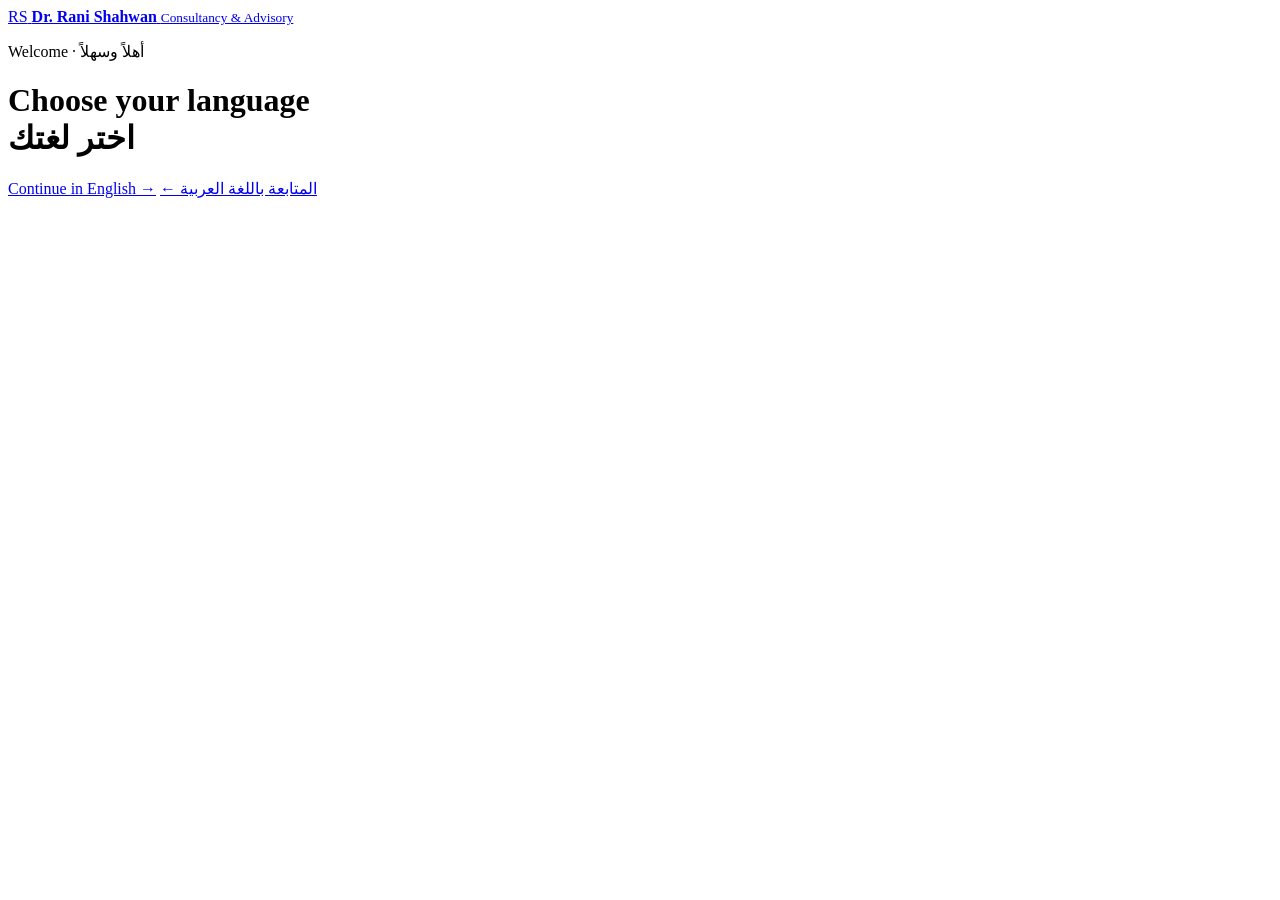
==== index.html @ 7048581c "Add files via upload" ====
<!doctype html>
<html lang="en" dir="ltr">
<head>
  <meta charset="utf-8">
  <meta name="viewport" content="width=device-width, initial-scale=1">
  <meta name="description" content="Dr. Rani Shahwan — Strategy, innovation, higher education, and institutional development consultancy.">
  <title>Dr. Rani Shahwan | Consultancy</title>
  <link rel="stylesheet" href="assets/css/styles.css">
</head>
<body class="language-gateway">
  <main class="gateway-card">
    <a class="brand gateway-brand" href="en/index.html" aria-label="Dr. Rani Shahwan consultancy">
      <span class="brand-mark" aria-hidden="true"><span>RS</span></span>
      <span class="brand-copy">
        <strong>Dr. Rani Shahwan</strong>
        <small>Consultancy &amp; Advisory</small>
      </span>
    </a>
    <p class="eyebrow">Welcome · أهلاً وسهلاً</p>
    <h1>Choose your language<br><span lang="ar" dir="rtl">اختر لغتك</span></h1>
    <div class="gateway-actions">
      <a class="button button-primary" href="en/index.html">Continue in English <span aria-hidden="true">→</span></a>
      <a class="button button-outline" href="ar/index.html" lang="ar" dir="rtl">المتابعة باللغة العربية <span aria-hidden="true">←</span></a>
    </div>
  </main>
</body>
</html>
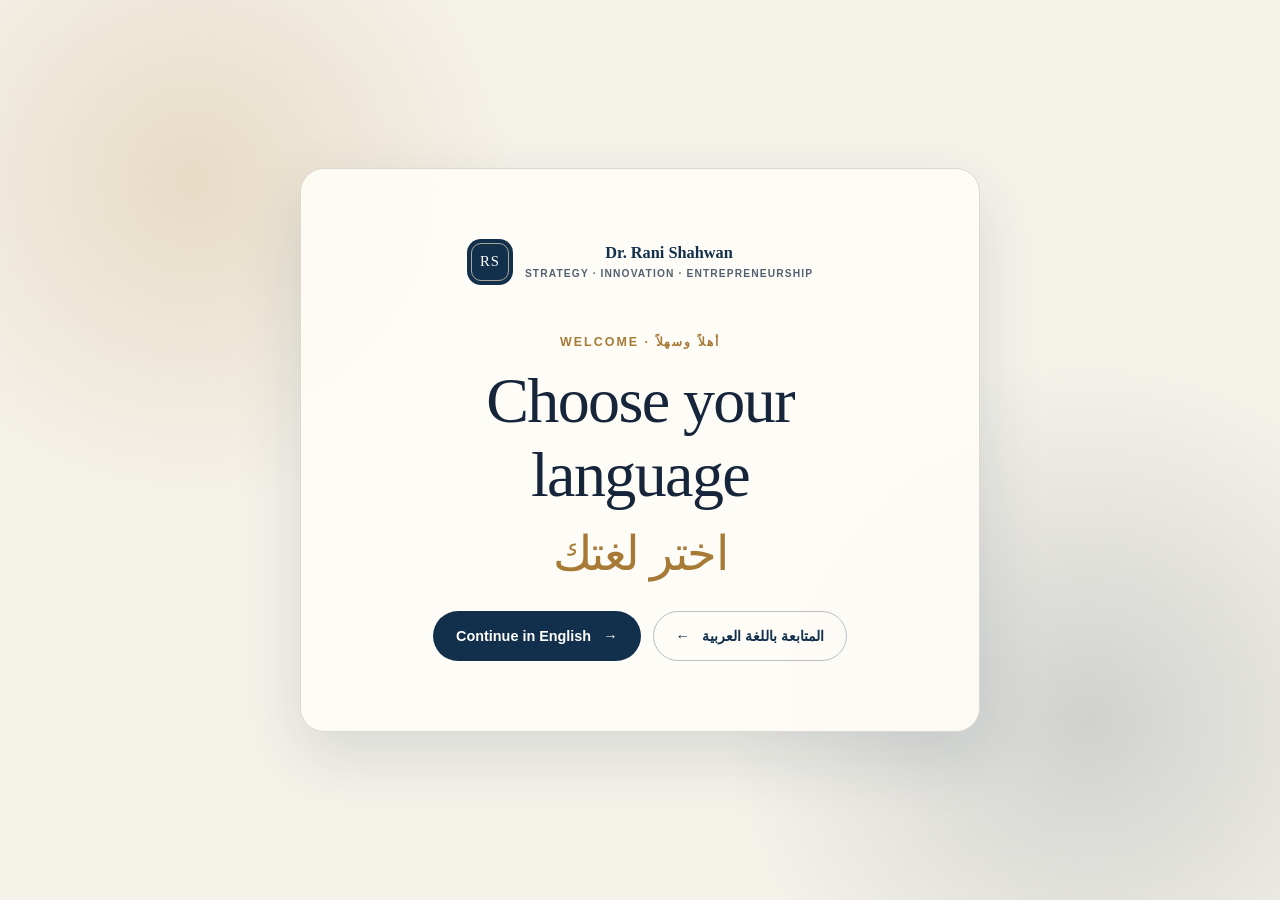
==== commit cd1240b7: "Add files via upload" ====
--- a/index.html
+++ b/index.html
@@ -3,9 +3,9 @@
 <head>
   <meta charset="utf-8">
   <meta name="viewport" content="width=device-width, initial-scale=1">
-  <meta name="description" content="Dr. Rani Shahwan — Strategy, innovation, higher education, and institutional development consultancy.">
+  <meta name="description" content="Dr. Rani Shahwan — Strategic Management, Innovation, Entrepreneurship and Digital Transformation Consultant.">
   <title>Dr. Rani Shahwan | Consultancy</title>
-  <link rel="stylesheet" href="assets/css/styles.css">
+  <link rel="stylesheet" href="assets/css/styles.css?v=20260619-6">
 </head>
 <body class="language-gateway">
   <main class="gateway-card">
@@ -13,7 +13,7 @@
       <span class="brand-mark" aria-hidden="true"><span>RS</span></span>
       <span class="brand-copy">
         <strong>Dr. Rani Shahwan</strong>
-        <small>Consultancy &amp; Advisory</small>
+        <small>Strategy · Innovation · Entrepreneurship</small>
       </span>
     </a>
     <p class="eyebrow">Welcome · أهلاً وسهلاً</p>
--- a/assets/css/styles.css
+++ b/assets/css/styles.css
@@ -0,0 +1,2219 @@
+:root {
+  --ink: #16253a;
+  --ink-soft: #536071;
+  --navy: #12304b;
+  --navy-deep: #0b2033;
+  --gold: #a77a36;
+  --gold-soft: #eadfc9;
+  --sage: #54756d;
+  --sage-soft: #dfe8e4;
+  --ivory: #f5f2ea;
+  --paper: #fffefa;
+  --white: #ffffff;
+  --line: #ddd8cd;
+  --success: #2d6a5a;
+  --shadow: 0 24px 65px rgba(18, 48, 75, 0.13);
+  --radius: 18px;
+  --serif: Georgia, "Times New Roman", serif;
+  --sans: Inter, "Segoe UI", Arial, sans-serif;
+  --arabic: Tahoma, Arial, sans-serif;
+  --container: 1180px;
+}
+
+* {
+  box-sizing: border-box;
+}
+
+html {
+  scroll-behavior: smooth;
+}
+
+body {
+  margin: 0;
+  color: var(--ink);
+  background: var(--paper);
+  font-family: var(--sans);
+  font-size: 16px;
+  line-height: 1.7;
+  -webkit-font-smoothing: antialiased;
+}
+
+html[dir="rtl"] body {
+  font-family: var(--arabic);
+}
+
+body.menu-open {
+  overflow: hidden;
+}
+
+a {
+  color: inherit;
+  text-decoration: none;
+}
+
+img,
+svg {
+  display: block;
+  max-width: 100%;
+}
+
+button,
+input,
+textarea {
+  font: inherit;
+}
+
+.skip-link {
+  position: fixed;
+  inset-block-start: 12px;
+  inset-inline-start: 12px;
+  z-index: 1000;
+  padding: 10px 14px;
+  color: var(--white);
+  background: var(--navy);
+  border-radius: 8px;
+  transform: translateY(-150%);
+}
+
+.skip-link:focus {
+  transform: translateY(0);
+}
+
+.container {
+  width: min(calc(100% - 40px), var(--container));
+  margin-inline: auto;
+}
+
+.narrow {
+  width: min(calc(100% - 40px), 820px);
+  margin-inline: auto;
+}
+
+.eyebrow {
+  display: flex;
+  align-items: center;
+  gap: 12px;
+  margin: 0 0 14px;
+  color: var(--gold);
+  font-size: 0.78rem;
+  font-weight: 800;
+  letter-spacing: 0.16em;
+  line-height: 1.2;
+  text-transform: uppercase;
+}
+
+.eyebrow::before {
+  width: 32px;
+  height: 1px;
+  content: "";
+  background: currentColor;
+}
+
+html[dir="rtl"] .eyebrow {
+  letter-spacing: 0;
+}
+
+h1,
+h2,
+h3,
+p {
+  margin-block-start: 0;
+}
+
+h1,
+h2,
+h3 {
+  line-height: 1.16;
+}
+
+h1,
+h2 {
+  font-family: var(--serif);
+  font-weight: 500;
+  letter-spacing: -0.025em;
+}
+
+html[dir="rtl"] h1,
+html[dir="rtl"] h2 {
+  font-family: var(--arabic);
+  font-weight: 700;
+  letter-spacing: 0;
+}
+
+h1 {
+  margin-block-end: 24px;
+  font-size: clamp(2.7rem, 6vw, 5.6rem);
+}
+
+h2 {
+  margin-block-end: 20px;
+  font-size: clamp(2rem, 4vw, 3.5rem);
+}
+
+h3 {
+  margin-block-end: 12px;
+  font-size: 1.2rem;
+}
+
+p:last-child {
+  margin-block-end: 0;
+}
+
+.lead {
+  max-width: 720px;
+  color: var(--ink-soft);
+  font-size: clamp(1.05rem, 1.7vw, 1.22rem);
+}
+
+.button {
+  display: inline-flex;
+  min-height: 50px;
+  align-items: center;
+  justify-content: center;
+  gap: 12px;
+  padding: 12px 22px;
+  border: 1px solid transparent;
+  border-radius: 999px;
+  cursor: pointer;
+  font-size: 0.9rem;
+  font-weight: 750;
+  transition: color 180ms ease, background 180ms ease, border-color 180ms ease, transform 180ms ease;
+}
+
+.button:hover {
+  transform: translateY(-2px);
+}
+
+.button-primary {
+  color: var(--white);
+  background: var(--navy);
+}
+
+.button-primary:hover {
+  background: var(--navy-deep);
+}
+
+.button-outline {
+  color: var(--navy);
+  border-color: rgba(16, 41, 67, 0.28);
+  background: transparent;
+}
+
+.button-outline:hover {
+  border-color: var(--navy);
+  background: rgba(16, 41, 67, 0.04);
+}
+
+.button-light {
+  color: var(--navy);
+  background: var(--white);
+}
+
+.text-link {
+  display: inline-flex;
+  align-items: center;
+  gap: 8px;
+  color: var(--navy);
+  font-size: 0.9rem;
+  font-weight: 800;
+}
+
+.text-link span {
+  color: var(--gold);
+  transition: transform 180ms ease;
+}
+
+.text-link:hover span {
+  transform: translateX(4px);
+}
+
+html[dir="rtl"] .text-link:hover span {
+  transform: translateX(-4px);
+}
+
+.site-header {
+  position: sticky;
+  inset-block-start: 0;
+  z-index: 100;
+  border-block-end: 1px solid rgba(222, 217, 206, 0.72);
+  background: rgba(255, 254, 250, 0.94);
+  backdrop-filter: blur(16px);
+}
+
+.header-inner {
+  display: flex;
+  min-height: 78px;
+  align-items: center;
+  justify-content: space-between;
+  gap: 24px;
+}
+
+.brand {
+  display: inline-flex;
+  align-items: center;
+  gap: 12px;
+}
+
+.brand-mark {
+  display: grid;
+  width: 46px;
+  height: 46px;
+  flex: 0 0 46px;
+  place-items: center;
+  color: var(--white);
+  background: var(--navy);
+  border-radius: 14px;
+  font-family: var(--serif);
+  font-size: 0.92rem;
+  letter-spacing: 0.06em;
+  position: relative;
+}
+
+.brand-mark::after {
+  position: absolute;
+  inset: 4px;
+  content: "";
+  border: 1px solid rgba(232, 217, 189, 0.7);
+  border-radius: 10px;
+}
+
+.brand-mark span {
+  position: relative;
+  z-index: 1;
+}
+
+.brand-copy {
+  display: grid;
+  line-height: 1.15;
+}
+
+.brand-copy strong {
+  color: var(--navy);
+  font-family: var(--serif);
+  font-size: 1.02rem;
+  font-weight: 600;
+}
+
+html[dir="rtl"] .brand-copy strong {
+  font-family: var(--arabic);
+  font-weight: 700;
+}
+
+.brand-copy small {
+  margin-block-start: 5px;
+  color: var(--ink-soft);
+  font-size: 0.64rem;
+  font-weight: 700;
+  letter-spacing: 0.11em;
+  text-transform: uppercase;
+}
+
+html[dir="rtl"] .brand-copy small {
+  letter-spacing: 0;
+}
+
+.nav-wrap,
+.site-nav,
+.header-actions {
+  display: flex;
+  align-items: center;
+}
+
+.nav-wrap {
+  gap: 30px;
+}
+
+.site-nav {
+  gap: 25px;
+}
+
+.site-nav a {
+  position: relative;
+  padding-block: 26px;
+  color: var(--ink-soft);
+  font-size: 0.81rem;
+  font-weight: 750;
+}
+
+.site-nav a::after {
+  position: absolute;
+  inset-block-end: 17px;
+  inset-inline: 0;
+  height: 2px;
+  content: "";
+  background: var(--gold);
+  transform: scaleX(0);
+  transition: transform 180ms ease;
+}
+
+.site-nav a:hover,
+.site-nav a[aria-current="page"] {
+  color: var(--navy);
+}
+
+.site-nav a:hover::after,
+.site-nav a[aria-current="page"]::after {
+  transform: scaleX(1);
+}
+
+.header-actions {
+  gap: 10px;
+}
+
+.language-switch {
+  display: inline-flex;
+  min-height: 38px;
+  align-items: center;
+  gap: 7px;
+  padding: 6px 12px;
+  color: var(--navy);
+  border: 1px solid var(--line);
+  border-radius: 999px;
+  font-size: 0.76rem;
+  font-weight: 800;
+}
+
+.language-switch:hover {
+  border-color: var(--gold);
+}
+
+.menu-toggle {
+  display: none;
+  width: 44px;
+  height: 44px;
+  padding: 10px;
+  border: 1px solid var(--line);
+  border-radius: 50%;
+  background: transparent;
+  cursor: pointer;
+}
+
+.menu-toggle span {
+  display: block;
+  width: 20px;
+  height: 2px;
+  margin: 4px auto;
+  background: var(--navy);
+  transition: transform 180ms ease, opacity 180ms ease;
+}
+
+.menu-open .menu-toggle span:nth-child(1) {
+  transform: translateY(6px) rotate(45deg);
+}
+
+.menu-open .menu-toggle span:nth-child(2) {
+  opacity: 0;
+}
+
+.menu-open .menu-toggle span:nth-child(3) {
+  transform: translateY(-6px) rotate(-45deg);
+}
+
+.hero {
+  position: relative;
+  min-height: min(780px, calc(100vh - 78px));
+  overflow: hidden;
+  background:
+    linear-gradient(rgba(18, 48, 75, 0.035) 1px, transparent 1px),
+    linear-gradient(90deg, rgba(18, 48, 75, 0.035) 1px, transparent 1px),
+    radial-gradient(circle at 78% 32%, rgba(167, 122, 54, 0.15), transparent 28%),
+    linear-gradient(125deg, var(--paper), var(--ivory));
+  background-size: 44px 44px, 44px 44px, auto, auto;
+}
+
+.hero::before,
+.page-hero::before {
+  position: absolute;
+  width: 520px;
+  height: 520px;
+  inset-block-start: 50%;
+  inset-inline-end: -180px;
+  content: "";
+  border: 1px solid rgba(167, 122, 54, 0.25);
+  border-radius: 50%;
+  transform: translateY(-50%);
+}
+
+.hero::after,
+.page-hero::after {
+  position: absolute;
+  width: 390px;
+  height: 390px;
+  inset-block-start: 50%;
+  inset-inline-end: -115px;
+  content: "";
+  border: 1px solid rgba(16, 41, 67, 0.12);
+  border-radius: 50%;
+  transform: translateY(-50%);
+}
+
+.hero-grid {
+  display: grid;
+  min-height: min(780px, calc(100vh - 78px));
+  align-items: center;
+  grid-template-columns: minmax(0, 1.25fr) minmax(320px, 0.75fr);
+  gap: clamp(55px, 7vw, 100px);
+  padding-block: 78px;
+  position: relative;
+  z-index: 1;
+}
+
+.hero h1 {
+  max-width: 790px;
+  font-size: clamp(2.9rem, 5.4vw, 5.15rem);
+  line-height: 1.08;
+}
+
+.hero h1 em {
+  color: var(--gold);
+  font-style: italic;
+}
+
+html[dir="rtl"] .hero h1 em {
+  font-style: normal;
+}
+
+html[dir="rtl"] .hero h1 {
+  font-size: clamp(2.7rem, 4.8vw, 4.65rem);
+  line-height: 1.19;
+}
+
+.hero h1.hero-title-long {
+  max-width: 820px;
+  font-size: clamp(2.6rem, 4.1vw, 4.15rem);
+  line-height: 1.08;
+}
+
+html[dir="rtl"] .hero h1.hero-title-long {
+  font-size: clamp(2.55rem, 4vw, 4rem);
+  line-height: 1.22;
+}
+
+.hero-copy {
+  position: relative;
+  padding-inline-start: 25px;
+}
+
+.hero-copy::before {
+  position: absolute;
+  width: 3px;
+  inset-block: 4px 8px;
+  inset-inline-start: 0;
+  content: "";
+  background: linear-gradient(var(--gold), rgba(167, 122, 54, 0.08));
+  border-radius: 999px;
+}
+
+.hero-copy .lead {
+  max-width: 680px;
+  margin-block-end: 34px;
+  font-size: clamp(1.02rem, 1.5vw, 1.16rem);
+}
+
+.hero-actions {
+  display: flex;
+  flex-wrap: wrap;
+  gap: 12px;
+}
+
+.hero-portrait {
+  position: relative;
+  display: grid;
+  min-height: 470px;
+  place-items: center;
+}
+
+.monogram-stage {
+  position: relative;
+  display: grid;
+  width: min(100%, 385px);
+  aspect-ratio: 0.84;
+  place-items: center;
+  color: var(--white);
+  background:
+    linear-gradient(145deg, rgba(255, 255, 255, 0.055), transparent 45%),
+    var(--navy);
+  border-radius: 190px 190px 28px 28px;
+  box-shadow: var(--shadow);
+}
+
+.monogram-stage::before {
+  position: absolute;
+  inset: 18px;
+  content: "";
+  border: 1px solid rgba(232, 217, 189, 0.45);
+  border-radius: 170px 170px 20px 20px;
+}
+
+.monogram-stage strong {
+  font-family: var(--serif);
+  font-size: clamp(4rem, 8vw, 6.5rem);
+  font-weight: 400;
+  letter-spacing: 0.04em;
+}
+
+.monogram-stage img {
+  width: 100%;
+  height: 100%;
+  object-fit: cover;
+  object-position: center top;
+  border-radius: inherit;
+}
+
+.credential-card {
+  position: absolute;
+  inset-inline-start: -38px;
+  inset-block-end: 34px;
+  max-width: 245px;
+  padding: 18px 20px;
+  color: var(--navy);
+  border: 1px solid rgba(182, 138, 69, 0.35);
+  background: rgba(255, 253, 248, 0.93);
+  border-radius: 12px;
+  box-shadow: 0 16px 42px rgba(18, 48, 75, 0.14);
+}
+
+.credential-card span {
+  display: block;
+  color: var(--gold);
+  font-size: 0.68rem;
+  font-weight: 850;
+  letter-spacing: 0.12em;
+  text-transform: uppercase;
+}
+
+.credential-card strong {
+  display: block;
+  margin-block-start: 6px;
+  font-family: var(--serif);
+  font-size: 1rem;
+  font-weight: 600;
+  line-height: 1.4;
+}
+
+html[dir="rtl"] .credential-card span {
+  letter-spacing: 0;
+}
+
+html[dir="rtl"] .credential-card strong {
+  font-family: var(--arabic);
+}
+
+.trust-strip {
+  color: var(--white);
+  background: var(--navy);
+}
+
+.trust-grid {
+  display: grid;
+  grid-template-columns: repeat(4, 1fr);
+}
+
+.trust-item {
+  min-height: 145px;
+  padding: 30px;
+  border-inline-end: 1px solid rgba(255, 255, 255, 0.12);
+}
+
+.trust-item:last-child {
+  border-inline-end: 0;
+}
+
+.trust-item span {
+  display: block;
+  margin-block-end: 8px;
+  color: var(--gold-soft);
+  font-family: var(--serif);
+  font-size: 2rem;
+}
+
+html[dir="rtl"] .trust-item span {
+  font-family: var(--arabic);
+}
+
+.trust-item p {
+  color: rgba(255, 255, 255, 0.75);
+  font-size: 0.85rem;
+  line-height: 1.5;
+}
+
+.expertise-strip {
+  position: relative;
+  overflow: hidden;
+  color: var(--white);
+  background:
+    radial-gradient(circle at 10% 10%, rgba(167, 122, 54, 0.2), transparent 26%),
+    var(--navy);
+}
+
+.expertise-strip::after {
+  position: absolute;
+  width: 320px;
+  height: 320px;
+  inset-block-end: -210px;
+  inset-inline-end: -80px;
+  content: "";
+  border: 1px solid rgba(255, 255, 255, 0.1);
+  border-radius: 50%;
+}
+
+.expertise-layout {
+  position: relative;
+  z-index: 1;
+  display: grid;
+  align-items: stretch;
+  grid-template-columns: minmax(250px, 0.72fr) minmax(0, 1.28fr);
+}
+
+.expertise-heading {
+  display: flex;
+  flex-direction: column;
+  justify-content: center;
+  padding: 48px 55px 48px 0;
+  border-inline-end: 1px solid rgba(255, 255, 255, 0.13);
+}
+
+html[dir="rtl"] .expertise-heading {
+  padding: 48px 0 48px 55px;
+}
+
+.expertise-heading h2 {
+  margin: 0;
+  color: var(--white);
+  font-size: clamp(1.75rem, 3vw, 2.55rem);
+  line-height: 1.2;
+}
+
+.expertise-grid {
+  display: grid;
+  grid-template-columns: repeat(3, 1fr);
+}
+
+.expertise-item {
+  min-height: 150px;
+  padding: 27px 25px;
+  border-inline-end: 1px solid rgba(255, 255, 255, 0.1);
+  border-block-end: 1px solid rgba(255, 255, 255, 0.1);
+}
+
+.expertise-item:nth-child(3n) {
+  border-inline-end: 0;
+}
+
+.expertise-item:nth-child(n + 4) {
+  border-block-end: 0;
+}
+
+.expertise-item span,
+.expertise-item strong,
+.expertise-item small {
+  display: block;
+}
+
+.expertise-item span {
+  margin-block-end: 15px;
+  color: var(--gold-soft);
+  font-family: var(--serif);
+  font-size: 0.82rem;
+}
+
+.expertise-item strong {
+  margin-block-end: 5px;
+  font-size: 0.96rem;
+}
+
+.expertise-item small {
+  color: rgba(255, 255, 255, 0.58);
+  font-size: 0.76rem;
+  line-height: 1.5;
+}
+
+html[dir="rtl"] .expertise-item span {
+  font-family: var(--arabic);
+}
+
+.section {
+  padding-block: clamp(75px, 10vw, 125px);
+}
+
+.section-ivory {
+  background: var(--ivory);
+}
+
+.section-navy {
+  color: var(--white);
+  background: var(--navy);
+}
+
+.section-heading {
+  display: grid;
+  align-items: end;
+  grid-template-columns: 1fr minmax(280px, 0.55fr);
+  gap: 60px;
+  margin-block-end: 44px;
+  padding-block-end: 28px;
+  border-block-end: 1px solid var(--line);
+}
+
+.section-heading h2 {
+  margin-block-end: 0;
+}
+
+.section-heading p {
+  color: var(--ink-soft);
+}
+
+.section-navy .section-heading p {
+  color: rgba(255, 255, 255, 0.68);
+}
+
+.section-navy .section-heading {
+  border-block-end-color: rgba(255, 255, 255, 0.14);
+}
+
+.intro-grid {
+  display: grid;
+  align-items: center;
+  grid-template-columns: 0.82fr 1.18fr;
+  gap: clamp(50px, 8vw, 105px);
+}
+
+.quote-panel {
+  position: relative;
+  padding: clamp(34px, 5vw, 58px);
+  color: var(--white);
+  background: var(--navy);
+  border-radius: var(--radius);
+  box-shadow: var(--shadow);
+}
+
+.quote-panel::before {
+  display: block;
+  margin-block-end: 20px;
+  color: var(--gold-soft);
+  content: "“";
+  font-family: var(--serif);
+  font-size: 5rem;
+  line-height: 0.6;
+}
+
+.quote-panel blockquote {
+  margin: 0;
+  font-family: var(--serif);
+  font-size: clamp(1.45rem, 3vw, 2.3rem);
+  line-height: 1.35;
+}
+
+html[dir="rtl"] .quote-panel blockquote {
+  font-family: var(--arabic);
+}
+
+.quote-panel cite {
+  display: block;
+  margin-block-start: 24px;
+  color: var(--gold-soft);
+  font-size: 0.76rem;
+  font-style: normal;
+  font-weight: 800;
+  letter-spacing: 0.1em;
+  text-transform: uppercase;
+}
+
+html[dir="rtl"] .quote-panel cite {
+  letter-spacing: 0;
+}
+
+.content-copy p {
+  color: var(--ink-soft);
+}
+
+.content-copy .text-link {
+  margin-block-start: 10px;
+}
+
+.cards {
+  display: grid;
+  grid-template-columns: repeat(3, 1fr);
+  gap: 20px;
+}
+
+.service-card,
+.project-card,
+.value-card {
+  position: relative;
+  overflow: hidden;
+  padding: 32px;
+  border: 1px solid var(--line);
+  background: var(--paper);
+  border-radius: 16px;
+  box-shadow: 0 7px 22px rgba(18, 48, 75, 0.035);
+  transition: border-color 180ms ease, box-shadow 180ms ease, transform 180ms ease;
+}
+
+.service-card:hover,
+.project-card:hover,
+.value-card:hover {
+  border-color: rgba(167, 122, 54, 0.7);
+  box-shadow: 0 18px 46px rgba(18, 48, 75, 0.1);
+  transform: translateY(-4px);
+}
+
+.card-number {
+  display: block;
+  margin-block-end: 38px;
+  color: var(--gold);
+  font-family: var(--serif);
+  font-size: 1rem;
+}
+
+.service-card p,
+.project-card p,
+.value-card p {
+  color: var(--ink-soft);
+  font-size: 0.91rem;
+}
+
+.service-card-wide {
+  grid-column: span 2;
+  color: var(--white);
+  border-color: var(--navy);
+  background:
+    radial-gradient(circle at 90% 15%, rgba(167, 122, 54, 0.22), transparent 30%),
+    var(--navy);
+}
+
+.service-card-wide p {
+  max-width: 720px;
+  color: rgba(255, 255, 255, 0.68);
+}
+
+.service-card-wide .card-number {
+  color: var(--gold-soft);
+}
+
+.service-card-wide .topic-list li {
+  color: var(--white);
+  background: rgba(255, 255, 255, 0.1);
+}
+
+.service-card-wide .card-number {
+  margin-block-end: 55px;
+}
+
+.service-card h3 {
+  max-width: 360px;
+  font-family: var(--serif);
+  font-size: 1.35rem;
+  font-weight: 600;
+}
+
+html[dir="rtl"] .service-card h3 {
+  font-family: var(--arabic);
+  line-height: 1.45;
+}
+
+.topic-list {
+  display: flex;
+  flex-wrap: wrap;
+  gap: 8px;
+  margin: 20px 0 0;
+  padding: 0;
+  list-style: none;
+}
+
+.topic-list li {
+  padding: 5px 10px;
+  color: var(--navy);
+  background: #f0ede5;
+  border-radius: 999px;
+  font-size: 0.72rem;
+  font-weight: 750;
+}
+
+.process-grid {
+  display: grid;
+  grid-template-columns: repeat(4, 1fr);
+  gap: 0;
+  counter-reset: process;
+}
+
+.process-step {
+  position: relative;
+  padding: 30px 28px;
+  border-block-start: 1px solid rgba(255, 255, 255, 0.2);
+  counter-increment: process;
+}
+
+.process-step::before {
+  display: grid;
+  width: 42px;
+  height: 42px;
+  margin-block-start: -52px;
+  margin-block-end: 26px;
+  place-items: center;
+  color: var(--navy);
+  content: "0" counter(process);
+  background: var(--gold-soft);
+  border-radius: 50%;
+  font-size: 0.73rem;
+  font-weight: 850;
+}
+
+.process-step p {
+  color: rgba(255, 255, 255, 0.65);
+  font-size: 0.86rem;
+}
+
+.cta-band {
+  display: grid;
+  align-items: center;
+  grid-template-columns: 1fr auto;
+  gap: 40px;
+  padding: clamp(35px, 6vw, 60px);
+  color: var(--white);
+  background:
+    radial-gradient(circle at 85% 50%, rgba(167, 122, 54, 0.26), transparent 32%),
+    var(--navy);
+  border-radius: var(--radius);
+}
+
+.cta-band h2 {
+  max-width: 750px;
+  margin-block-end: 10px;
+}
+
+.cta-band p {
+  color: rgba(255, 255, 255, 0.68);
+}
+
+.page-hero {
+  position: relative;
+  overflow: hidden;
+  padding-block: clamp(90px, 12vw, 150px);
+  background: var(--ivory);
+}
+
+.page-hero .container {
+  position: relative;
+  z-index: 1;
+}
+
+.page-hero h1 {
+  max-width: 920px;
+  margin-block-end: 20px;
+  font-size: clamp(2.8rem, 6vw, 5rem);
+}
+
+.page-hero .lead {
+  max-width: 760px;
+}
+
+.breadcrumb {
+  display: flex;
+  align-items: center;
+  gap: 8px;
+  margin-block-end: 35px;
+  color: var(--ink-soft);
+  font-size: 0.78rem;
+}
+
+.breadcrumb a:hover {
+  color: var(--gold);
+}
+
+.bio-grid {
+  display: grid;
+  grid-template-columns: minmax(260px, 0.55fr) 1fr;
+  gap: clamp(50px, 9vw, 110px);
+}
+
+.profile-panel {
+  position: sticky;
+  inset-block-start: 115px;
+  align-self: start;
+  padding: 35px;
+  color: var(--white);
+  background: var(--navy);
+  border-radius: var(--radius);
+}
+
+.profile-monogram {
+  display: grid;
+  aspect-ratio: 1;
+  margin-block-end: 28px;
+  place-items: center;
+  color: var(--gold-soft);
+  border: 1px solid rgba(232, 217, 189, 0.35);
+  border-radius: 50%;
+  font-family: var(--serif);
+  font-size: 5rem;
+}
+
+.profile-photo {
+  aspect-ratio: 4 / 5;
+  margin-block-end: 28px;
+  overflow: hidden;
+  border: 1px solid rgba(232, 223, 201, 0.35);
+  border-radius: 130px 130px 16px 16px;
+  background: rgba(255, 255, 255, 0.05);
+}
+
+.profile-photo img {
+  width: 100%;
+  height: 100%;
+  object-fit: cover;
+  object-position: center top;
+}
+
+.profile-panel h3 {
+  font-family: var(--serif);
+  font-size: 1.45rem;
+}
+
+html[dir="rtl"] .profile-panel h3 {
+  font-family: var(--arabic);
+}
+
+.profile-panel p {
+  color: rgba(255, 255, 255, 0.68);
+  font-size: 0.86rem;
+}
+
+.profile-panel .profile-position {
+  color: rgba(255, 255, 255, 0.78);
+  line-height: 1.65;
+}
+
+.bio-copy h2 {
+  margin-block-start: 55px;
+  font-size: clamp(1.8rem, 3vw, 2.6rem);
+}
+
+.bio-copy h2:first-child {
+  margin-block-start: 0;
+}
+
+.bio-copy p {
+  color: var(--ink-soft);
+}
+
+.affiliation-block {
+  display: grid;
+  gap: 7px;
+  margin: 0 0 28px;
+  padding: 26px 28px;
+  color: var(--navy);
+  border-inline-start: 4px solid var(--gold);
+  background: var(--ivory);
+  border-radius: 0 12px 12px 0;
+}
+
+html[dir="rtl"] .affiliation-block {
+  border-radius: 12px 0 0 12px;
+}
+
+.affiliation-block strong {
+  font-family: var(--serif);
+  font-size: 1.12rem;
+  line-height: 1.45;
+}
+
+html[dir="rtl"] .affiliation-block strong {
+  font-family: var(--arabic);
+}
+
+.affiliation-block span {
+  color: var(--ink-soft);
+  font-size: 0.88rem;
+}
+
+.expertise-list {
+  display: grid;
+  grid-template-columns: 1fr 1fr;
+  gap: 0 28px;
+  margin: 30px 0 0;
+  padding: 0;
+  list-style: none;
+}
+
+.expertise-list li {
+  padding-block: 14px;
+  border-block-end: 1px solid var(--line);
+  font-size: 0.91rem;
+  font-weight: 700;
+}
+
+.expertise-list li::before {
+  margin-inline-end: 10px;
+  color: var(--gold);
+  content: "◆";
+  font-size: 0.55rem;
+}
+
+.service-detail-grid {
+  display: grid;
+  grid-template-columns: repeat(2, 1fr);
+  gap: 18px;
+}
+
+.service-detail {
+  padding: clamp(28px, 4vw, 42px);
+  border: 1px solid var(--line);
+  background: var(--paper);
+  border-radius: var(--radius);
+}
+
+.service-detail:first-child {
+  grid-column: 1 / -1;
+}
+
+.service-detail:last-child {
+  grid-column: 1 / -1;
+}
+
+.service-icon {
+  display: grid;
+  width: 48px;
+  height: 48px;
+  margin-block-end: 25px;
+  place-items: center;
+  color: var(--gold);
+  border: 1px solid var(--gold-soft);
+  border-radius: 50%;
+  font-family: var(--serif);
+  font-size: 1.25rem;
+}
+
+.service-detail p {
+  color: var(--ink-soft);
+}
+
+.service-detail ul {
+  margin: 20px 0 0;
+  padding-inline-start: 20px;
+  color: var(--ink-soft);
+  font-size: 0.88rem;
+}
+
+.service-detail li + li {
+  margin-block-start: 8px;
+}
+
+.engagements {
+  display: grid;
+  grid-template-columns: repeat(3, 1fr);
+  gap: 18px;
+}
+
+.engagement {
+  padding: 28px;
+  color: var(--white);
+  background: rgba(255, 255, 255, 0.06);
+  border-radius: 14px;
+}
+
+.engagement span {
+  color: var(--gold-soft);
+  font-family: var(--serif);
+  font-size: 2.2rem;
+}
+
+.engagement p {
+  color: rgba(255, 255, 255, 0.65);
+  font-size: 0.87rem;
+}
+
+.timeline {
+  position: relative;
+  max-width: 900px;
+  margin-inline: auto;
+}
+
+.timeline::before {
+  position: absolute;
+  width: 1px;
+  inset-block: 0;
+  inset-inline-start: 27px;
+  content: "";
+  background: var(--line);
+}
+
+.timeline-item {
+  position: relative;
+  display: grid;
+  grid-template-columns: 56px 1fr;
+  gap: 28px;
+  padding-block-end: 48px;
+}
+
+.timeline-item:last-child {
+  padding-block-end: 0;
+}
+
+.timeline-dot {
+  position: relative;
+  z-index: 1;
+  display: grid;
+  width: 56px;
+  height: 56px;
+  place-items: center;
+  color: var(--white);
+  background: var(--navy);
+  border: 6px solid var(--paper);
+  border-radius: 50%;
+  font-family: var(--serif);
+  font-size: 0.82rem;
+}
+
+.timeline-content {
+  padding: 26px 30px;
+  border: 1px solid var(--line);
+  background: var(--paper);
+  border-radius: 14px;
+}
+
+.timeline-content .label {
+  display: block;
+  margin-block-end: 8px;
+  color: var(--gold);
+  font-size: 0.7rem;
+  font-weight: 850;
+  letter-spacing: 0.1em;
+  text-transform: uppercase;
+}
+
+html[dir="rtl"] .timeline-content .label {
+  letter-spacing: 0;
+}
+
+.timeline-content p {
+  color: var(--ink-soft);
+  font-size: 0.91rem;
+}
+
+.selected-projects-grid {
+  display: grid;
+  grid-template-columns: repeat(2, minmax(0, 1fr));
+  gap: 20px;
+}
+
+.selected-project {
+  position: relative;
+  min-height: 250px;
+  padding: 34px;
+  overflow: hidden;
+  border: 1px solid var(--line);
+  background: var(--paper);
+  border-radius: 16px;
+  box-shadow: 0 8px 24px rgba(18, 48, 75, 0.05);
+}
+
+.selected-project:first-child {
+  grid-column: 1 / -1;
+  color: var(--white);
+  border-color: var(--navy);
+  background:
+    radial-gradient(circle at 88% 20%, rgba(167, 122, 54, 0.24), transparent 28%),
+    var(--navy);
+}
+
+.selected-project::after {
+  position: absolute;
+  width: 150px;
+  height: 150px;
+  inset-block-end: -80px;
+  inset-inline-end: -55px;
+  content: "";
+  border: 1px solid rgba(167, 122, 54, 0.22);
+  border-radius: 50%;
+}
+
+.project-index {
+  display: block;
+  margin-block-end: 55px;
+  color: var(--gold);
+  font-family: var(--serif);
+  font-size: 0.9rem;
+}
+
+.selected-project:first-child .project-index {
+  color: var(--gold-soft);
+}
+
+.project-type {
+  margin-block-end: 10px;
+  color: var(--sage);
+  font-size: 0.7rem;
+  font-weight: 800;
+  letter-spacing: 0.1em;
+  text-transform: uppercase;
+}
+
+.selected-project:first-child .project-type {
+  color: var(--gold-soft);
+}
+
+html[dir="rtl"] .project-type {
+  letter-spacing: 0;
+}
+
+.selected-project h2 {
+  max-width: 760px;
+  margin: 0;
+  font-size: clamp(1.45rem, 2.5vw, 2.2rem);
+  line-height: 1.3;
+}
+
+.outcomes-grid {
+  display: grid;
+  grid-template-columns: repeat(4, 1fr);
+  gap: 16px;
+}
+
+.outcome {
+  padding: 25px;
+  border: 1px solid rgba(255, 255, 255, 0.14);
+  border-radius: 12px;
+}
+
+.outcome strong {
+  display: block;
+  margin-block-end: 10px;
+  color: var(--gold-soft);
+  font-family: var(--serif);
+  font-size: 1.2rem;
+  font-weight: 500;
+}
+
+html[dir="rtl"] .outcome strong {
+  font-family: var(--arabic);
+}
+
+.outcome p {
+  color: rgba(255, 255, 255, 0.62);
+  font-size: 0.82rem;
+}
+
+.contact-grid {
+  display: grid;
+  grid-template-columns: 0.8fr 1.2fr;
+  gap: clamp(45px, 8vw, 100px);
+}
+
+.contact-profile {
+  display: flex;
+  align-items: center;
+  gap: 16px;
+  margin-block-end: 34px;
+  padding-block-end: 28px;
+  border-block-end: 1px solid var(--line);
+}
+
+.contact-profile img {
+  width: 88px;
+  height: 106px;
+  flex: 0 0 88px;
+  object-fit: cover;
+  object-position: center top;
+  border: 3px solid var(--paper);
+  border-radius: 50px 50px 10px 10px;
+  box-shadow: 0 8px 25px rgba(18, 48, 75, 0.13);
+}
+
+.contact-profile small,
+.contact-profile strong {
+  display: block;
+}
+
+.contact-profile small {
+  margin-block-end: 5px;
+  color: var(--gold);
+  font-size: 0.7rem;
+  font-weight: 800;
+  letter-spacing: 0.1em;
+  text-transform: uppercase;
+}
+
+html[dir="rtl"] .contact-profile small {
+  letter-spacing: 0;
+}
+
+.contact-profile strong {
+  color: var(--navy);
+  font-family: var(--serif);
+  font-size: 1.35rem;
+}
+
+html[dir="rtl"] .contact-profile strong {
+  font-family: var(--arabic);
+}
+
+.contact-intro h2 {
+  font-size: clamp(2rem, 4vw, 3.3rem);
+}
+
+.contact-intro > p {
+  color: var(--ink-soft);
+}
+
+.contact-methods {
+  display: grid;
+  gap: 12px;
+  margin-block-start: 35px;
+}
+
+.contact-actions-grid {
+  display: grid;
+  grid-template-columns: 1fr;
+  gap: 12px;
+  margin-block-start: 32px;
+}
+
+.contact-action {
+  display: flex;
+  min-width: 0;
+  align-items: center;
+  gap: 13px;
+  padding: 16px;
+  color: var(--navy);
+  border: 1px solid var(--line);
+  background: var(--paper);
+  border-radius: 12px;
+  transition: border-color 180ms ease, transform 180ms ease, box-shadow 180ms ease;
+}
+
+a.contact-action:hover {
+  border-color: var(--gold);
+  box-shadow: 0 10px 26px rgba(18, 48, 75, 0.08);
+  transform: translateY(-2px);
+}
+
+.contact-action-icon {
+  display: grid;
+  width: 42px;
+  height: 42px;
+  flex: 0 0 42px;
+  place-items: center;
+  color: var(--white);
+  background: var(--navy);
+  border-radius: 50%;
+  font-size: 0.72rem;
+  font-weight: 850;
+}
+
+.contact-action-icon svg,
+.professional-link-icon svg {
+  width: 22px;
+  height: 22px;
+  fill: none;
+  stroke: currentColor;
+  stroke-width: 1.7;
+  stroke-linecap: round;
+  stroke-linejoin: round;
+}
+
+.contact-action-icon svg.icon-fill,
+.professional-link-icon svg.icon-fill {
+  fill: currentColor;
+  stroke: none;
+}
+
+.contact-action strong,
+.contact-action small {
+  display: block;
+  overflow-wrap: anywhere;
+}
+
+.contact-action strong {
+  font-size: 0.86rem;
+}
+
+.contact-action small {
+  margin-block-start: 2px;
+  color: var(--ink-soft);
+  font-size: 0.7rem;
+  line-height: 1.4;
+}
+
+.contact-action.is-placeholder {
+  color: var(--ink-soft);
+  background: var(--ivory);
+  border-style: dashed;
+}
+
+.contact-action.is-placeholder .contact-action-icon {
+  color: var(--navy);
+  background: var(--sage-soft);
+}
+
+.contact-location {
+  display: flex;
+  align-items: center;
+  gap: 8px;
+  margin-block-start: 20px;
+  color: var(--ink-soft);
+  font-size: 0.88rem;
+  font-weight: 700;
+}
+
+.professional-links-grid {
+  display: grid;
+  grid-template-columns: repeat(3, minmax(0, 1fr));
+  gap: 14px;
+}
+
+.professional-link {
+  position: relative;
+  display: flex;
+  min-height: 190px;
+  flex-direction: column;
+  align-items: flex-start;
+  padding: 24px;
+  color: var(--navy);
+  border: 1px solid var(--line);
+  background: var(--paper);
+  border-radius: var(--radius);
+  transition: border-color 180ms ease, box-shadow 180ms ease, transform 180ms ease;
+}
+
+.professional-link::after {
+  position: absolute;
+  inset-block-start: 21px;
+  inset-inline-end: 22px;
+  color: var(--gold);
+  content: "↗";
+  font-size: 1rem;
+  font-weight: 800;
+}
+
+.professional-link:hover {
+  border-color: rgba(167, 122, 54, 0.75);
+  box-shadow: 0 14px 34px rgba(18, 48, 75, 0.09);
+  transform: translateY(-3px);
+}
+
+.professional-link-icon {
+  display: grid;
+  width: 52px;
+  height: 52px;
+  margin-block-end: 28px;
+  place-items: center;
+  color: var(--gold-soft);
+  background: var(--navy);
+  border-radius: 50%;
+}
+
+.professional-link strong,
+.professional-link small {
+  display: block;
+}
+
+.professional-link strong {
+  max-width: 155px;
+  font-family: var(--serif);
+  font-size: 1.05rem;
+  line-height: 1.3;
+}
+
+html[dir="rtl"] .professional-link strong {
+  font-family: var(--arabic);
+  line-height: 1.55;
+}
+
+.professional-link small {
+  margin-block-start: 6px;
+  color: var(--ink-soft);
+  font-size: 0.74rem;
+}
+
+.contact-method {
+  display: grid;
+  grid-template-columns: 48px 1fr;
+  gap: 15px;
+  align-items: center;
+  padding: 16px;
+  border: 1px solid var(--line);
+  border-radius: 12px;
+}
+
+.contact-method:hover {
+  border-color: var(--gold);
+}
+
+.contact-method-icon {
+  display: grid;
+  width: 48px;
+  height: 48px;
+  place-items: center;
+  color: var(--white);
+  background: var(--navy);
+  border-radius: 50%;
+  font-weight: 800;
+}
+
+.contact-method-phone {
+  font-family: Arial, sans-serif;
+  font-size: 1.1rem;
+}
+
+.contact-method small {
+  display: block;
+  color: var(--ink-soft);
+}
+
+.contact-method strong {
+  display: block;
+  color: var(--navy);
+  overflow-wrap: anywhere;
+}
+
+.contact-card {
+  padding: clamp(28px, 5vw, 50px);
+  color: var(--white);
+  background: var(--navy);
+  border-radius: var(--radius);
+  box-shadow: var(--shadow);
+}
+
+.contact-card h3 {
+  font-family: var(--serif);
+  font-size: 1.8rem;
+}
+
+html[dir="rtl"] .contact-card h3 {
+  font-family: var(--arabic);
+}
+
+.contact-card p {
+  color: rgba(255, 255, 255, 0.68);
+}
+
+.inquiry-topics {
+  display: grid;
+  gap: 10px;
+  margin: 28px 0 32px;
+  padding: 0;
+  list-style: none;
+}
+
+.inquiry-topics li {
+  padding: 12px 15px;
+  color: rgba(255, 255, 255, 0.83);
+  border: 1px solid rgba(255, 255, 255, 0.14);
+  border-radius: 9px;
+  font-size: 0.87rem;
+}
+
+.inquiry-topics li::before {
+  margin-inline-end: 10px;
+  color: var(--gold-soft);
+  content: "✓";
+}
+
+.contact-note {
+  margin-block-start: 34px;
+  padding: 22px;
+  border-inline-start: 3px solid var(--gold);
+  background: var(--ivory);
+}
+
+.contact-note p {
+  color: var(--ink-soft);
+  font-size: 0.9rem;
+}
+
+.site-footer {
+  padding-block: 74px 25px;
+  color: var(--white);
+  border-block-start: 4px solid var(--gold);
+  background:
+    linear-gradient(125deg, rgba(84, 117, 109, 0.1), transparent 40%),
+    var(--navy-deep);
+}
+
+.footer-grid {
+  display: grid;
+  grid-template-columns: 1.3fr 0.7fr 0.7fr;
+  gap: 70px;
+  padding-block-end: 55px;
+}
+
+.footer-brand .brand-copy strong {
+  color: var(--white);
+}
+
+.footer-brand .brand-copy small {
+  color: rgba(255, 255, 255, 0.55);
+}
+
+.footer-brand > p {
+  max-width: 420px;
+  margin-block-start: 24px;
+  color: rgba(255, 255, 255, 0.55);
+  font-size: 0.86rem;
+}
+
+.footer-column h3 {
+  margin-block-end: 18px;
+  color: var(--gold-soft);
+  font-size: 0.75rem;
+  letter-spacing: 0.12em;
+  text-transform: uppercase;
+}
+
+html[dir="rtl"] .footer-column h3 {
+  letter-spacing: 0;
+}
+
+.footer-links {
+  display: grid;
+  gap: 9px;
+}
+
+.footer-links a,
+.footer-links span {
+  color: rgba(255, 255, 255, 0.65);
+  font-size: 0.84rem;
+}
+
+.footer-links a:hover {
+  color: var(--white);
+}
+
+.footer-bottom {
+  display: flex;
+  justify-content: space-between;
+  gap: 20px;
+  padding-block-start: 22px;
+  color: rgba(255, 255, 255, 0.42);
+  border-block-start: 1px solid rgba(255, 255, 255, 0.1);
+  font-size: 0.75rem;
+}
+
+.js .reveal {
+  opacity: 0;
+  transform: translateY(16px);
+  transition: opacity 600ms ease, transform 600ms ease;
+}
+
+.js .reveal.is-visible {
+  opacity: 1;
+  transform: translateY(0);
+}
+
+.language-gateway {
+  display: grid;
+  min-height: 100vh;
+  padding: 30px;
+  place-items: center;
+  background:
+    radial-gradient(circle at 15% 20%, rgba(182, 138, 69, 0.22), transparent 25%),
+    radial-gradient(circle at 85% 80%, rgba(16, 41, 67, 0.16), transparent 28%),
+    var(--ivory);
+}
+
+.gateway-card {
+  width: min(100%, 680px);
+  padding: clamp(35px, 7vw, 70px);
+  text-align: center;
+  border: 1px solid var(--line);
+  background: rgba(255, 253, 248, 0.92);
+  border-radius: 24px;
+  box-shadow: var(--shadow);
+}
+
+.gateway-brand {
+  justify-content: center;
+  margin-block-end: 50px;
+}
+
+.gateway-card .eyebrow {
+  justify-content: center;
+}
+
+.gateway-card .eyebrow::before {
+  display: none;
+}
+
+.gateway-card h1 {
+  font-size: clamp(2.2rem, 6vw, 4rem);
+}
+
+.gateway-card h1 span {
+  color: var(--gold);
+  font-family: var(--arabic);
+  font-size: 0.75em;
+}
+
+.gateway-actions {
+  display: flex;
+  flex-wrap: wrap;
+  justify-content: center;
+  gap: 12px;
+}
+
+@media (max-width: 1020px) {
+  .menu-toggle {
+    display: block;
+  }
+
+  .nav-wrap {
+    position: fixed;
+    inset-block-start: 78px;
+    inset-inline: 0;
+    display: grid;
+    max-height: 0;
+    padding-inline: 20px;
+    overflow: hidden;
+    background: var(--paper);
+    box-shadow: 0 20px 30px rgba(16, 41, 67, 0.1);
+    opacity: 0;
+    transition: max-height 250ms ease, opacity 180ms ease, padding 250ms ease;
+  }
+
+  .menu-open .nav-wrap {
+    max-height: calc(100vh - 78px);
+    padding-block: 20px 30px;
+    opacity: 1;
+  }
+
+  .site-nav {
+    display: grid;
+    gap: 0;
+  }
+
+  .site-nav a {
+    padding-block: 12px;
+    border-block-end: 1px solid var(--line);
+  }
+
+  .site-nav a::after {
+    display: none;
+  }
+
+  .header-actions {
+    justify-content: space-between;
+  }
+
+  .hero-grid {
+    grid-template-columns: 1fr 0.62fr;
+    gap: 45px;
+  }
+
+  .hero-portrait {
+    min-height: 390px;
+  }
+
+  .credential-card {
+    inset-inline-start: -10px;
+  }
+
+  .cards,
+  .outcomes-grid {
+    grid-template-columns: repeat(2, 1fr);
+  }
+
+  .service-card-wide {
+    grid-column: span 1;
+  }
+
+  .service-card-wide .card-number {
+    margin-block-end: 35px;
+  }
+
+  .process-grid {
+    grid-template-columns: repeat(2, 1fr);
+    gap: 55px 0;
+  }
+
+  .expertise-layout {
+    grid-template-columns: 1fr;
+  }
+
+  .expertise-heading {
+    padding: 42px 0 30px;
+    border-inline-end: 0;
+    border-block-end: 1px solid rgba(255, 255, 255, 0.13);
+  }
+
+  html[dir="rtl"] .expertise-heading {
+    padding: 42px 0 30px;
+  }
+}
+
+@media (max-width: 760px) {
+  .container,
+  .narrow {
+    width: min(calc(100% - 30px), var(--container));
+  }
+
+  .brand-copy small {
+    display: none;
+  }
+
+  .hero {
+    min-height: auto;
+  }
+
+  .hero-grid {
+    min-height: auto;
+    grid-template-columns: 1fr;
+    padding-block: 62px;
+  }
+
+  .hero-portrait {
+    min-height: 305px;
+    margin-block-start: 10px;
+  }
+
+  .monogram-stage {
+    width: min(74%, 255px);
+  }
+
+  .credential-card {
+    inset-inline-start: 0;
+  }
+
+  .trust-grid,
+  .cards,
+  .service-detail-grid,
+  .professional-links-grid,
+  .engagements,
+  .outcomes-grid {
+    grid-template-columns: 1fr;
+  }
+
+  .trust-item {
+    min-height: auto;
+    border-inline-end: 0;
+    border-block-end: 1px solid rgba(255, 255, 255, 0.12);
+  }
+
+  .trust-item:last-child {
+    border-block-end: 0;
+  }
+
+  .expertise-grid {
+    grid-template-columns: repeat(2, 1fr);
+  }
+
+  .expertise-item {
+    min-height: 140px;
+  }
+
+  .expertise-item:nth-child(3n) {
+    border-inline-end: 1px solid rgba(255, 255, 255, 0.1);
+  }
+
+  .expertise-item:nth-child(2n) {
+    border-inline-end: 0;
+  }
+
+  .expertise-item:nth-child(n + 4) {
+    border-block-end: 1px solid rgba(255, 255, 255, 0.1);
+  }
+
+  .expertise-item:nth-child(n + 5) {
+    border-block-end: 0;
+  }
+
+  .section-heading,
+  .intro-grid,
+  .bio-grid,
+  .contact-grid {
+    grid-template-columns: 1fr;
+    gap: 35px;
+  }
+
+  .profile-panel {
+    position: static;
+  }
+
+  .profile-monogram {
+    max-width: 240px;
+    margin-inline: auto;
+  }
+
+  .expertise-list {
+    grid-template-columns: 1fr;
+  }
+
+  .service-detail:first-child {
+    grid-column: auto;
+  }
+
+  .service-detail:last-child {
+    grid-column: auto;
+  }
+
+  .process-grid {
+    grid-template-columns: 1fr;
+    gap: 55px;
+  }
+
+  .cta-band {
+    grid-template-columns: 1fr;
+  }
+
+  .timeline-item {
+    gap: 16px;
+  }
+
+  .timeline-content {
+    padding: 22px;
+  }
+
+  .footer-grid {
+    grid-template-columns: 1fr;
+    gap: 35px;
+  }
+
+  .footer-bottom {
+    flex-direction: column;
+  }
+
+  .selected-projects-grid {
+    grid-template-columns: 1fr;
+  }
+
+  .selected-project:first-child {
+    grid-column: auto;
+  }
+}
+
+@media (max-width: 480px) {
+  .header-inner {
+    min-height: 74px;
+  }
+
+  .brand-mark {
+    width: 42px;
+    height: 42px;
+    flex-basis: 42px;
+  }
+
+  .brand-copy strong {
+    font-size: 0.9rem;
+  }
+
+  .nav-wrap {
+    inset-block-start: 74px;
+  }
+
+  .language-switch {
+    padding-inline: 10px;
+  }
+
+  .hero-actions,
+  .gateway-actions {
+    display: grid;
+  }
+
+  .hero-actions .button,
+  .gateway-actions .button {
+    width: 100%;
+  }
+
+  .credential-card {
+    max-width: 205px;
+    padding: 14px 16px;
+  }
+
+  .hero-copy {
+    padding-inline-start: 18px;
+  }
+
+  .hero h1 {
+    font-size: clamp(2.55rem, 13vw, 3.45rem);
+  }
+
+  .hero h1.hero-title-long {
+    font-size: clamp(2.15rem, 10.5vw, 2.8rem);
+    line-height: 1.12;
+  }
+
+  html[dir="rtl"] .hero h1 {
+    font-size: clamp(2.35rem, 11vw, 3.1rem);
+    line-height: 1.25;
+  }
+
+  html[dir="rtl"] .hero h1.hero-title-long {
+    font-size: clamp(2.05rem, 9.5vw, 2.65rem);
+    line-height: 1.3;
+  }
+
+  .expertise-grid {
+    grid-template-columns: 1fr;
+  }
+
+  .expertise-item {
+    min-height: auto;
+    padding: 22px 20px;
+    border-inline-end: 0 !important;
+    border-block-end: 1px solid rgba(255, 255, 255, 0.1) !important;
+  }
+
+  .expertise-item:last-child {
+    border-block-end: 0 !important;
+  }
+
+  .contact-actions-grid {
+    grid-template-columns: 1fr;
+  }
+
+  .selected-project {
+    min-height: 220px;
+    padding: 26px;
+  }
+
+  .project-index {
+    margin-block-end: 38px;
+  }
+
+  .timeline {
+    margin-inline: -4px;
+  }
+
+  .timeline::before {
+    inset-inline-start: 22px;
+  }
+
+  .timeline-item {
+    grid-template-columns: 46px 1fr;
+    gap: 12px;
+  }
+
+  .timeline-dot {
+    width: 46px;
+    height: 46px;
+    border-width: 5px;
+  }
+
+  .timeline-content {
+    padding: 18px;
+  }
+
+  .language-gateway {
+    padding: 15px;
+  }
+}
+
+@media (prefers-reduced-motion: reduce) {
+  html {
+    scroll-behavior: auto;
+  }
+
+  *,
+  *::before,
+  *::after {
+    scroll-behavior: auto !important;
+    transition-duration: 0.01ms !important;
+    animation-duration: 0.01ms !important;
+    animation-iteration-count: 1 !important;
+  }
+
+  .reveal {
+    opacity: 1;
+    transform: none;
+  }
+}
